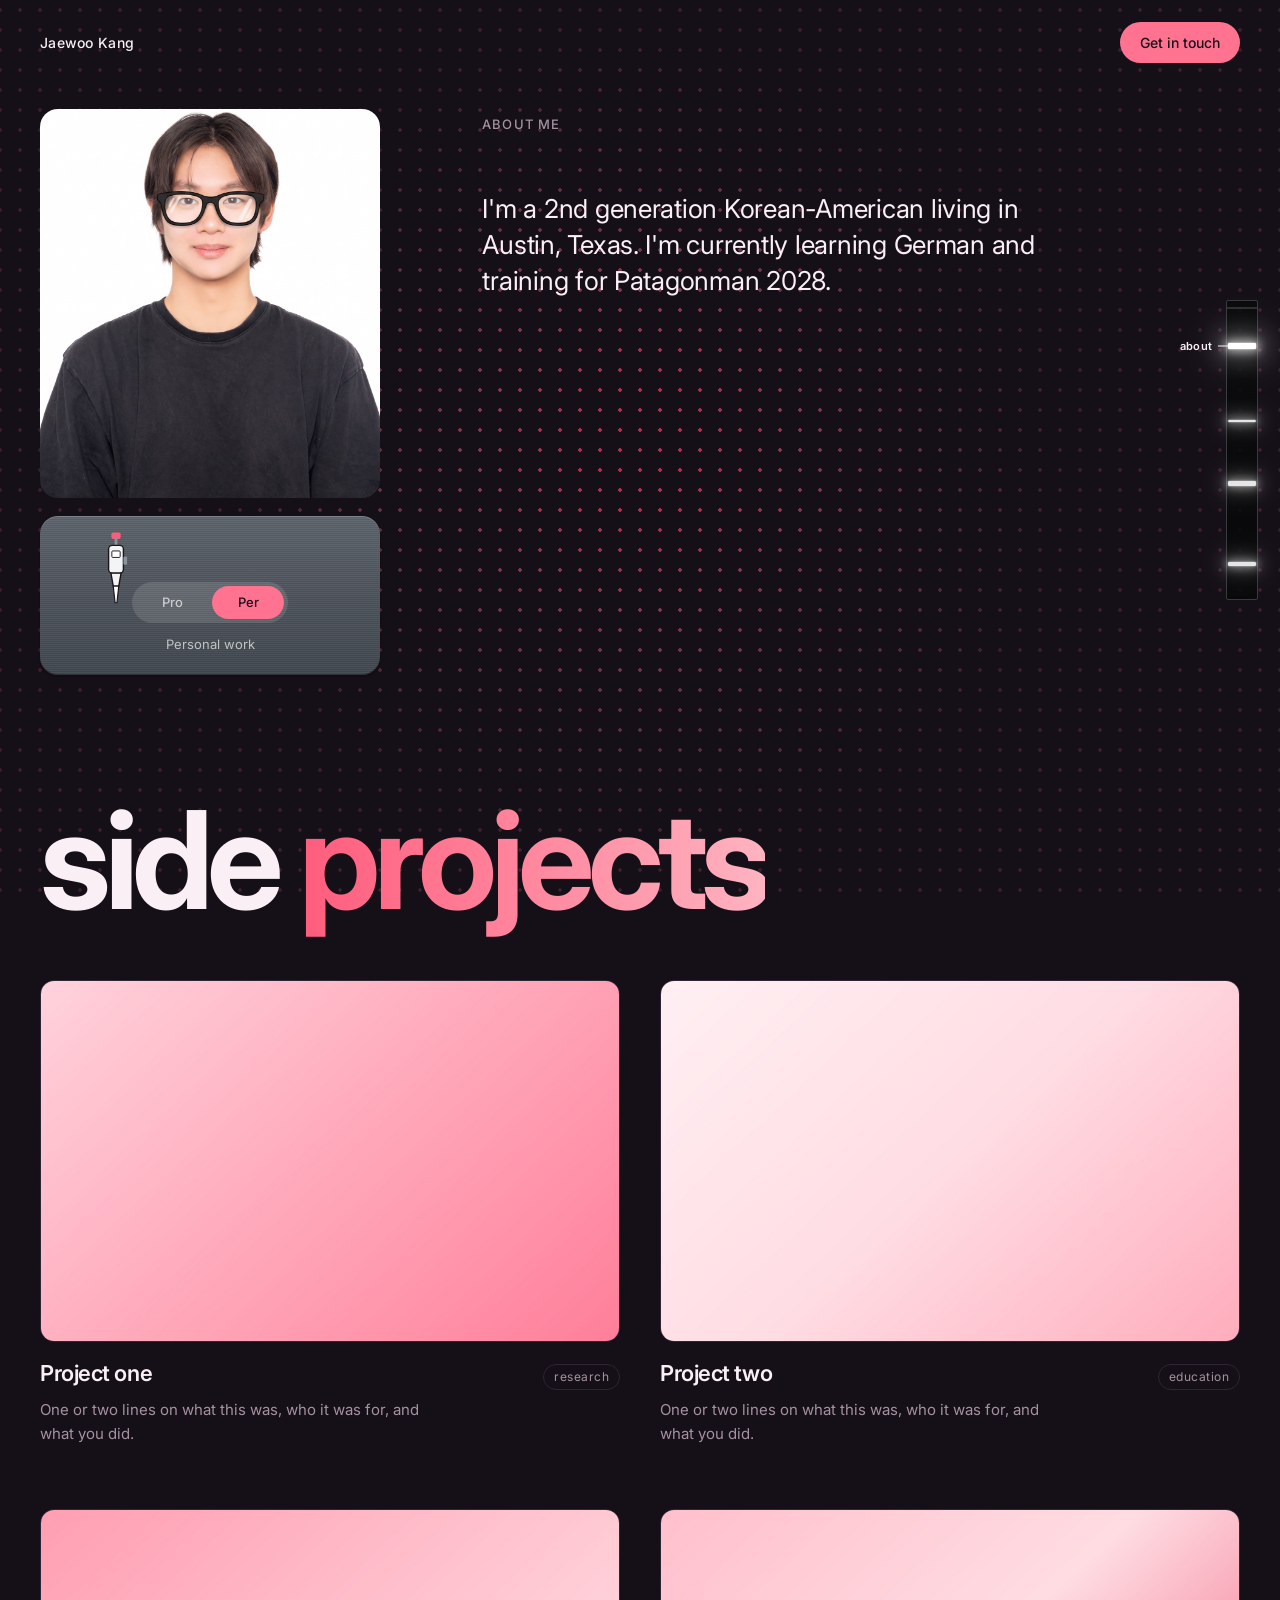
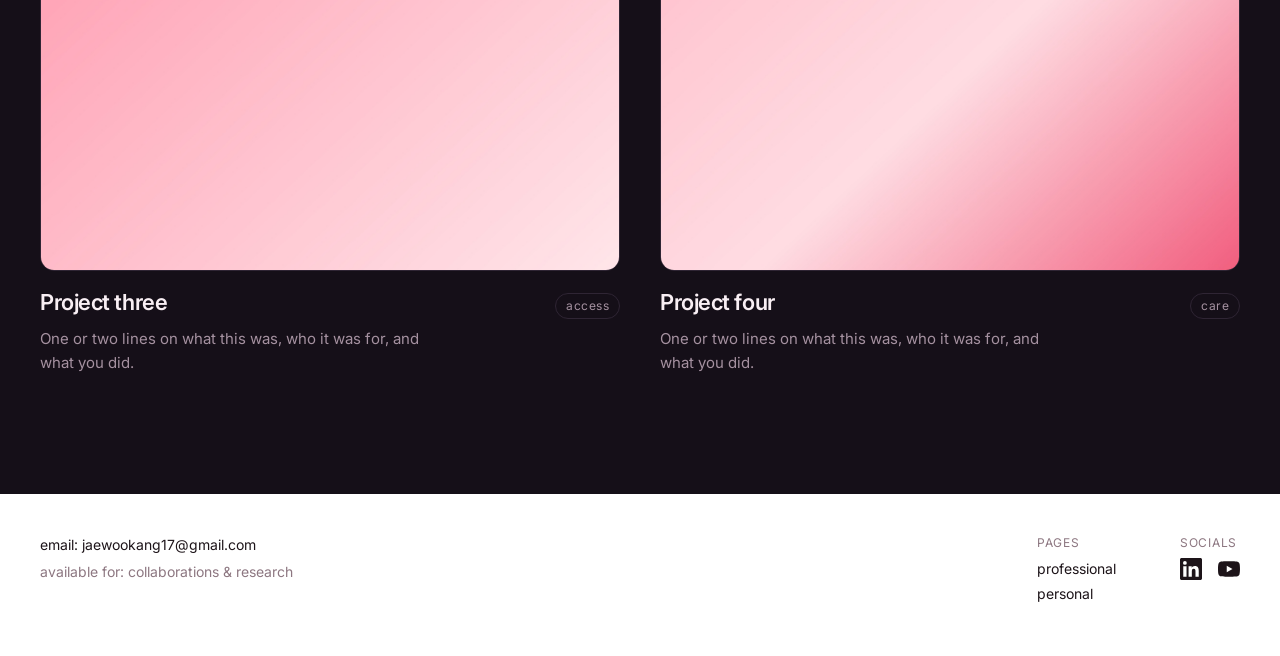
==== personal.html @ 7eb0b75a "BCH 339N on the notebooks card; tighter cursor glow Co-Authored-By: Claude Opus 5 <noreply@anthropic" ====
<!DOCTYPE html>
<html lang="en" data-mode="per">
<head>
  <meta charset="utf-8">
  <meta name="viewport" content="width=device-width, initial-scale=1">
  <title>Jaewoo Kang — Personal</title>
  <meta name="description" content="Jaewoo Kang — work across disability access and education, and end-of-life care.">
  <link rel="preconnect" href="https://fonts.googleapis.com">
  <link rel="preconnect" href="https://fonts.gstatic.com" crossorigin>
  <link href="https://fonts.googleapis.com/css2?family=Inter:wght@400;500;600;700&display=swap" rel="stylesheet">
  <link rel="stylesheet" href="style.css?v=21">
</head>
<body>
  <div class="dots" aria-hidden="true"><div class="dots__glow"></div></div>
  <div class="wrap">

    <header class="topbar">
      <a class="brand" href="index.html">Jaewoo Kang</a>
      <a class="btn" href="mailto:jaewookang17@gmail.com">Get in touch</a>
    </header>

    <main>
      <section class="hero" id="about">
        <figure class="portrait">
          <img src="assets/photo-personal.jpg?v=3" alt="Portrait of Jaewoo Kang" width="1120" height="1400">
        </figure>

        <div class="about">
          <p class="eyebrow">About me</p>
          <p class="about__text">I'm a 2nd generation Korean-American living in Austin, Texas. I'm currently learning German and training for Patagonman 2028.</p>
        </div>

        <nav class="mode" aria-label="Professional or personal">
          <!-- Micropipette: pick it up by hovering the toggle -->
          <svg class="pipette" viewBox="0 0 28 80" aria-hidden="true" focusable="false">
            <rect class="pipette__plunger" x="9" y="0" width="10" height="7" rx="2"/>
            <rect class="pipette__stem" x="12.5" y="6" width="3" height="9"/>
            <rect class="pipette__body" x="6" y="14" width="16" height="30" rx="4"/>
            <rect class="pipette__window" x="9.5" y="20" width="9" height="7" rx="1"/>
            <rect class="pipette__eject" x="22" y="26" width="4" height="9" rx="1.5"/>
            <path class="pipette__cone" d="M8.5 44L11 58h6l2.5-14z"/>
            <path class="pipette__tip" d="M11 58l2 18h2l2-18z"/>
          </svg>
          <div class="mode__pill">
            <a class="mode__btn" href="index.html?v=16">Pro</a>
            <a class="mode__btn is-active" href="personal.html?v=16" aria-current="page">Per</a>
          </div>
          <p class="mode__hint">Personal work</p>
        </nav>
      </section>

      <section class="work" id="work" aria-labelledby="work-title">
        <h2 class="work__title" id="work-title">side <em>projects</em></h2>

        <div class="work__grid">
          <a class="project reveal" href="#">
            <div class="project__media">
              <img src="assets/projects/personal-1.jpg" alt="" width="1200" height="750" loading="lazy">
            </div>
            <div class="project__meta">
              <h3 class="project__title">Project one</h3>
              <span class="project__tag">research</span>
            </div>
            <p class="project__desc">One or two lines on what this was, who it was for, and what you did.</p>
          </a>

          <a class="project reveal" href="#">
            <div class="project__media">
              <img src="assets/projects/personal-2.jpg" alt="" width="1200" height="750" loading="lazy">
            </div>
            <div class="project__meta">
              <h3 class="project__title">Project two</h3>
              <span class="project__tag">education</span>
            </div>
            <p class="project__desc">One or two lines on what this was, who it was for, and what you did.</p>
          </a>

          <a class="project reveal" href="#">
            <div class="project__media">
              <img src="assets/projects/personal-3.jpg" alt="" width="1200" height="750" loading="lazy">
            </div>
            <div class="project__meta">
              <h3 class="project__title">Project three</h3>
              <span class="project__tag">access</span>
            </div>
            <p class="project__desc">One or two lines on what this was, who it was for, and what you did.</p>
          </a>

          <a class="project reveal" href="#">
            <div class="project__media">
              <img src="assets/projects/personal-4.jpg" alt="" width="1200" height="750" loading="lazy">
            </div>
            <div class="project__meta">
              <h3 class="project__title">Project four</h3>
              <span class="project__tag">care</span>
            </div>
            <p class="project__desc">One or two lines on what this was, who it was for, and what you did.</p>
          </a>
        </div>

      </section>
    </main>


  </div>

  <footer class="footer" id="contact">
    <div class="wrap footer__inner">
      <div class="footer__contact">
        <p>email: <a href="mailto:jaewookang17@gmail.com">jaewookang17@gmail.com</a></p>
        <p class="footer__muted">available for: collaborations &amp; research</p>
      </div>
      <div>
        <p class="footer__label">pages</p>
        <ul>
          <li><a href="index.html">professional</a></li>
          <li><a href="personal.html">personal</a></li>
        </ul>
      </div>
      <div>
        <p class="footer__label">socials</p>
        <ul class="footer__icons">
          <li>
            <a href="https://www.linkedin.com/in/jaewookang" target="_blank" rel="me noopener" aria-label="LinkedIn" title="LinkedIn">
              <svg viewBox="0 0 24 24" aria-hidden="true" focusable="false"><path d="M20.447 20.452h-3.554v-5.569c0-1.328-.027-3.037-1.852-3.037-1.853 0-2.136 1.445-2.136 2.939v5.667H9.351V9h3.414v1.561h.046c.477-.9 1.637-1.85 3.37-1.85 3.601 0 4.267 2.37 4.267 5.455v6.286zM5.337 7.433a2.062 2.062 0 0 1-2.063-2.065 2.064 2.064 0 1 1 2.063 2.065zm1.782 13.019H3.555V9h3.564v11.452zM22.225 0H1.771C.792 0 0 .774 0 1.729v20.542C0 23.227.792 24 1.771 24h20.451C23.2 24 24 23.227 24 22.271V1.729C24 .774 23.2 0 22.222 0h.003z"/></svg>
            </a>
          </li>
          <li>
            <a href="https://www.youtube.com/" target="_blank" rel="me noopener" aria-label="YouTube" title="YouTube">
              <svg viewBox="0 0 24 24" aria-hidden="true" focusable="false"><path d="M23.498 6.186a3.016 3.016 0 0 0-2.122-2.136C19.505 3.545 12 3.545 12 3.545s-7.505 0-9.377.505A3.017 3.017 0 0 0 .502 6.186C0 8.07 0 12 0 12s0 3.93.502 5.814a3.016 3.016 0 0 0 2.122 2.136c1.871.505 9.376.505 9.376.505s7.505 0 9.377-.505a3.015 3.015 0 0 0 2.122-2.136C24 15.93 24 12 24 12s0-3.93-.502-5.814zM9.545 15.568V8.432L15.818 12l-6.273 3.568z"/></svg>
            </a>
          </li>
        </ul>
      </div>
    </div>
  </footer>

  <!-- DNA ladder: black lane, white bands; about / work / contact are links -->
  <nav class="gel" aria-label="Sections">
    <div class="gel__lane" aria-hidden="true"><span class="gel__front"></span></div>
    <a    class="gel__band is-marker" href="#about"   style="--p: .14;  --h: 6px"><span class="gel__label">about</span></a>
    <span class="gel__band" style="--p: .40; --h: 2px" data-bp="2,500" aria-hidden="true"></span>
    <a    class="gel__band is-marker" href="#work"    style="--p: .617; --h: 5px"><span class="gel__label">work</span></a>
    <a    class="gel__band is-marker" href="#contact" style="--p: .896; --h: 4px"><span class="gel__label">contact</span></a>
  </nav>

  <script src="script.js?v=21"></script>
</body>
</html>
---- style.css ----
/* ---------- Tokens ---------- */
:root {
  --font: "Inter", -apple-system, BlinkMacSystemFont, "Segoe UI", Roboto, Helvetica, Arial, sans-serif;

  /* Pro / day: white with red-pink */
  --bg: #ffffff;
  --fg: #1d1419;
  --muted: #8d7781;
  --surface: #fff1f4;
  --surface-2: #ffe3e9;
  --line: #f5d8df;
  --pink: #ff5c7c;
  --pink-deep: #ef3b62;
  --accent: #1d1419;
  --accent-fg: #ffffff;
  --grad: linear-gradient(135deg, #ffd0da 0%, #ff9fb3 55%, #ffe0e6 100%);
  --grad-text: linear-gradient(90deg, #ef3b62 0%, #ff8aa2 100%);

  /* dot-grid background: colour shows only through the dots; a hotspot follows the cursor */
  --dot-size: 3px;
  --dot-gap: 20px;
  --dots-base: rgba(255, 170, 190, .22);
  --dots-hot:  rgba(255, 36, 80, .72);
  --dots-mid:  rgba(255, 92, 124, .46);
  --dots-far:  rgba(255, 150, 172, .22);

  /* sterile station: brushed stainless hood the pipette and toggle sit in */
  --station: linear-gradient(180deg, #eef0f2 0%, #dfe2e6 55%, #d3d7dc 100%);
  --station-edge: rgba(255, 255, 255, .85);
  --station-shadow: rgba(0, 0, 0, .10);
  --station-fg: #1d1419;
  --station-muted: #5e6670;
  --station-pill: rgba(0, 0, 0, .07);

  /* footer is inverted: black on the light page, white on the dark one */
  --footer-bg: #1d1419;
  --footer-fg: #ffffff;
  --footer-muted: rgba(255, 255, 255, .62);
  --footer-line: rgba(255, 255, 255, .12);

  --gutter: clamp(16px, 4vw, 40px);
  --r-sm: 999px;
  --r-md: 14px;
  --r-lg: 18px;
  --ease: cubic-bezier(.2, .7, .2, 1);
}

/* Per / night: deep plum with the same pinks */
:root[data-mode="per"] {
  --bg: #150f18;
  --fg: #f9eff4;
  --muted: #a591a0;
  --surface: #211925;
  --surface-2: #2b2130;
  --line: #2f2534;
  --pink: #ff7391;
  --pink-deep: #ff5c7c;
  --accent: #ff7391;
  --accent-fg: #150f18;
  --grad: linear-gradient(135deg, #3a1f36 0%, #ff7391 100%);
  --grad-text: linear-gradient(90deg, #ff5c7c 0%, #ffb3c1 100%);
  --dots-base: rgba(255, 120, 150, .16);
  --dots-hot:  rgba(255, 60, 100, .62);
  --dots-mid:  rgba(255, 100, 132, .40);
  --dots-far:  rgba(255, 140, 165, .18);
  --station: linear-gradient(180deg, #5b626a 0%, #4a5058 55%, #40464d 100%);
  --station-edge: rgba(255, 255, 255, .18);
  --station-shadow: rgba(0, 0, 0, .35);
  --station-fg: #ffffff;
  --station-muted: rgba(255, 255, 255, .66);
  --station-pill: rgba(255, 255, 255, .12);

  --footer-bg: #ffffff;
  --footer-fg: #1d1419;
  --footer-muted: #8d7781;
  --footer-line: #f5d8df;
}

/* Cross-fade between the two pages in browsers that support it. */
@view-transition { navigation: auto; }
::view-transition-old(root),
::view-transition-new(root) { animation-duration: .35s; }

/* ---------- Base ---------- */
*, *::before, *::after { box-sizing: border-box; }

html { color-scheme: light; scroll-behavior: smooth; }
html[data-mode="per"] { color-scheme: dark; }

body {
  margin: 0;
  font-family: var(--font);
  font-size: 16px;
  line-height: 1.5;
  color: var(--fg);
  background: var(--bg);
  -webkit-font-smoothing: antialiased;
  transition: background-color .35s var(--ease), color .35s var(--ease);
}

/* Dot grid: a fixed layer masked to a grid of small circles. Everything painted
   inside it (the faint base + the glow that follows the cursor) shows only through the dots. */
.dots {
  position: fixed;
  inset: 0;
  z-index: -1;
  overflow: hidden;
  pointer-events: none;
  background: var(--dots-base);
  -webkit-mask-image: radial-gradient(circle, #000 calc(var(--dot-size) / 2), transparent calc(var(--dot-size) / 2 + .6px));
          mask-image: radial-gradient(circle, #000 calc(var(--dot-size) / 2), transparent calc(var(--dot-size) / 2 + .6px));
  -webkit-mask-size: var(--dot-gap) var(--dot-gap);
          mask-size: var(--dot-gap) var(--dot-gap);
  -webkit-mask-position: center;
          mask-position: center;
}
.dots__glow {
  position: absolute;
  top: 0;
  left: 0;
  width: 100vmax;
  height: 100vmax;
  margin: -50vmax 0 0 -50vmax;   /* centre the glow on its transform origin */
  border-radius: 50%;
  background: radial-gradient(circle,
    var(--dots-hot) 0%,
    var(--dots-hot) 6%,
    var(--dots-mid) 16%,
    var(--dots-far) 30%,
    transparent 46%);
  transform: translate3d(50vw, 50vh, 0);   /* centred until the cursor moves */
  will-change: transform;
}

a { color: inherit; text-decoration: none; }
img { display: block; max-width: 100%; }
::selection { background: var(--pink); color: #fff; }

.wrap {
  width: min(1200px, 100% - 2 * var(--gutter));
  margin-inline: auto;
}

/* ---------- Top bar ---------- */
.topbar {
  display: flex;
  align-items: center;
  justify-content: space-between;
  padding-block: 22px;
}

.brand {
  font-size: 14px;
  font-weight: 500;
  letter-spacing: .02em;
}

.btn {
  display: inline-flex;
  align-items: center;
  gap: 8px;
  padding: 10px 20px;
  font-size: 14px;
  font-weight: 500;
  background: var(--accent);
  color: var(--accent-fg);
  border-radius: var(--r-sm);
  transition: background-color .25s var(--ease), color .25s var(--ease), transform .2s var(--ease), box-shadow .25s var(--ease);
}
.btn:hover {
  background: var(--pink-deep);
  color: #fff;
  box-shadow: 0 8px 24px -8px var(--pink-deep);
}
.btn:active { transform: translateY(1px); }

/* ---------- Hero ---------- */
.hero {
  display: grid;
  grid-template-columns: minmax(240px, 340px) 1fr;
  grid-template-areas:
    "photo about"
    "mode  about";
  column-gap: clamp(32px, 8vw, 150px);
  row-gap: 18px;
  align-items: start;
  padding-block: 24px 120px;
  scroll-margin-top: 24px;
}

.portrait {
  grid-area: photo;
  margin: 0;
  aspect-ratio: 7 / 8;
  background: var(--grad);
  overflow: hidden;
  border-radius: var(--r-lg);
}
.portrait img {
  width: 100%;
  height: 100%;
  object-fit: cover;
}

.about {
  grid-area: about;
  padding-top: 6px;
  max-width: 60ch;
}
.eyebrow {
  margin: 0 0 56px;
  font-size: 13px;
  font-weight: 500;
  letter-spacing: .08em;
  text-transform: uppercase;
  color: var(--muted);
}
.about__text {
  margin: 0;
  font-size: clamp(20px, 2.2vw, 26px);
  line-height: 1.4;
  letter-spacing: -.01em;
  text-wrap: pretty;
}

/* ---------- Sterile station: Pro / Per toggle ---------- */
/* A rounded brushed-steel hood under the portrait (separated by the hero row-gap, so the
   two never share an edge). The pipette rests in it; the hand picks it up here. */
.mode {
  grid-area: mode;
  position: relative;
  padding: 66px 22px 20px;   /* top room for the resting pipette */
  text-align: center;
  background:
    repeating-linear-gradient(180deg, rgba(255, 255, 255, .05) 0 1px, rgba(0, 0, 0, .03) 1px 2px),  /* brushed grain */
    var(--station);
  color: var(--station-fg);
  border-radius: 18px;
  box-shadow:
    inset 0 1px 0 var(--station-edge),
    inset 0 -1px 0 var(--station-shadow),
    0 1px 2px var(--station-shadow);
}
/* Inside the hood the cursor is a hand: you're holding the pipette. */
.mode, .mode * { cursor: grab; }
.mode:active, .mode:active * { cursor: grabbing; }

.mode__pill {
  display: inline-flex;
  gap: 4px;
  padding: 4px;
  background: var(--station-pill);
  border-radius: var(--r-sm);
}
.mode__btn {
  display: inline-flex;
  align-items: center;
  justify-content: center;
  min-width: 72px;
  padding: 7px 16px;
  font-size: 13px;
  font-weight: 500;
  color: var(--station-muted);
  border-radius: var(--r-sm);
  transition: background-color .25s var(--ease), color .25s var(--ease);
}
/* Hover follows the hand normally; while the pipette is held it follows the tip instead. */
.mode:not(.is-holding) .mode__btn:hover,
.mode__btn.is-hot { color: var(--station-fg); }
.mode__btn.is-active {
  background: #1d1419;
  color: #ffffff;
}
:root[data-mode="per"] .mode__btn.is-active {
  background: var(--pink);
  color: #150f18;
}
.mode__hint {
  margin: 12px 0 0;
  font-size: 13px;
  color: var(--station-muted);
}

/* Micropipette. Rests beside the pill; held by the hand cursor inside the hood. */
.pipette {
  position: absolute;
  top: 0;
  left: 0;
  z-index: 2;
  width: 26px;
  height: 74px;
  overflow: visible;
  pointer-events: none;
  color: #1d1419;
  transition: transform .5s var(--ease);
}
.pipette.is-following { transition: none; }
.pipette__plunger { fill: var(--pink-deep); }
.pipette__stem    { fill: #8a939e; }
.pipette__body, .pipette__cone {
  fill: #f3f4f6;
  stroke: currentColor;
  stroke-width: 1.5;
  stroke-linejoin: round;
}
.pipette__window { fill: #ffffff; stroke: currentColor; stroke-width: 1; }
.pipette__eject  { fill: #8a939e; }
.pipette__tip {
  fill: #ffffff;
  stroke: currentColor;
  stroke-width: 1.25;
  stroke-linejoin: round;
}

/* ---------- Selected work ---------- */
.work { padding-bottom: 120px; scroll-margin-top: 40px; }

.work__title {
  margin: 0 0 56px;
  font-size: clamp(56px, 11vw, 136px);
  font-weight: 700;
  line-height: .95;
  letter-spacing: -.045em;
}
.work__title em {
  font-style: normal;
  background: var(--grad-text);
  -webkit-background-clip: text;
  background-clip: text;
  color: transparent;
}

.work__grid {
  display: grid;
  grid-template-columns: 1fr 1fr;
  gap: 64px 40px;
}

.project { display: block; }

.project__media {
  position: relative;
  aspect-ratio: 16 / 10;
  overflow: hidden;
  border: 1px solid var(--line);   /* keeps light thumbnails from blending into the page */
  border-radius: var(--r-md);
  background: var(--surface-2);
}
.project__media img {
  width: 100%;
  height: 100%;
  object-fit: cover;
  transition: transform .8s var(--ease), opacity .5s var(--ease);
}
.project:hover .project__media img { transform: scale(1.03); }

/* Optional second image: fades in over the first on hover (behind-the-scenes shot) */
.project__media-alt {
  position: absolute;
  inset: 0;
  opacity: 0;
}
.project__bts {
  position: absolute;
  left: 12px;
  bottom: 12px;
  padding: 4px 10px;
  font-size: 11px;
  letter-spacing: .04em;
  color: #fff;
  background: rgba(0, 0, 0, .55);
  border-radius: var(--r-sm);
  opacity: 0;
  transform: translateY(4px);
  transition: opacity .3s var(--ease), transform .3s var(--ease);
}
.project:hover .project__media-alt,
.project:focus-visible .project__media-alt { opacity: 1; }
.project:hover .project__bts,
.project:focus-visible .project__bts { opacity: 1; transform: none; }

.project__meta {
  display: flex;
  align-items: baseline;
  justify-content: space-between;
  gap: 16px;
  margin-top: 18px;
}
.project__title {
  margin: 0;
  font-size: 22px;
  font-weight: 600;
  letter-spacing: -.02em;
  line-height: 1.25;
  transition: color .25s var(--ease);
}
.project:hover .project__title { color: var(--pink-deep); }

.project__tag {
  flex: none;
  font-size: 12px;
  letter-spacing: .04em;
  color: var(--muted);
  padding: 3px 10px;
  border: 1px solid var(--line);
  border-radius: var(--r-sm);
  background: var(--bg);
}

.project__desc {
  margin: 8px 0 0;
  font-size: 15px;
  line-height: 1.55;
  color: var(--muted);
  max-width: 46ch;
}

/* A card that bundles several repos: chips instead of one card-wide link */
.project__links {
  display: flex;
  flex-wrap: wrap;
  gap: 8px;
  margin: 14px 0 0;
  padding: 0;
  list-style: none;
}
.project__links a {
  display: inline-flex;
  align-items: center;
  gap: 6px;
  padding: 5px 12px;
  font-size: 13px;
  font-weight: 500;
  border: 1px solid var(--line);
  border-radius: var(--r-sm);
  background: var(--bg);
  transition: color .2s var(--ease), border-color .2s var(--ease);
}
.project__links a:hover { color: var(--pink-deep); border-color: var(--pink); }

.work__more {
  display: inline-flex;
  align-items: center;
  gap: 10px;
  margin-top: 72px;
  font-size: clamp(22px, 3vw, 30px);
  font-weight: 600;
  letter-spacing: -.02em;
  transition: color .25s var(--ease);
}
.work__more .arrow { transition: transform .3s var(--ease); }
.work__more:hover { color: var(--pink-deep); }
.work__more:hover .arrow { transform: translateX(6px); }

/* Fade + rise on scroll (only when JS is running) */
.js .reveal {
  opacity: 0;
  transform: translateY(18px);
  transition: opacity .7s var(--ease), transform .7s var(--ease);
}
.js .reveal.is-visible { opacity: 1; transform: none; }

/* ---------- Gel-electrophoresis scroll nav ---------- */
/* A DNA ladder on the right edge: black lane, four white bands of varying thickness with a
   bloomy glow, spaced like a real ladder (not evenly). Three bands are the about / work /
   contact links. The dye front tracks scroll. */
.gel {
  position: fixed;
  right: 22px;
  top: 50%;
  z-index: 10;
  width: 32px;
  height: 300px;
  transform: translateY(-50%);
  --lane-line: #262626;
}
:root[data-mode="per"] .gel { --lane-line: #3a3a3e; }
.gel[hidden] { display: none; }

.gel__lane {
  position: absolute;
  inset: 0;
  border-radius: 2px;
  background: rgba(8, 8, 8, .82);
  border: 1px solid var(--lane-line);
}
.gel__front {
  position: absolute;
  left: 0;
  right: 0;
  top: 6px;
  height: 2px;
  background: #fff;
  opacity: .15;
  transition: top .12s linear;
}

/* Bands: --p is the position down the lane (0 = top, 1 = bottom), --h the thickness.
   Solid white rectangles with no edge of their own; the glow feathers straight off them. */
.gel__band {
  position: absolute;
  left: 2px;
  right: 2px;
  top: calc(6px + var(--p) * (100% - 12px));
  height: var(--h, 3px);
  margin-top: calc(var(--h, 3px) / -2);
  border: 0;
  border-radius: 1px;
  background: rgba(255, 255, 255, .9);
  box-shadow:
    0 0 2px rgba(255, 255, 255, .8),
    0 0 8px 2px rgba(255, 255, 255, .45),
    0 0 18px 5px rgba(255, 255, 255, .2),
    0 0 34px 10px rgba(255, 255, 255, .08);
  pointer-events: none;
  transition: box-shadow .3s var(--ease);
}

/* The three marker bands are links */
.gel__band.is-marker { pointer-events: auto; }
.gel__band.is-marker:hover,
.gel__band.is-marker:focus-visible,
.gel__band.is-marker.is-active {
  background: #fff;
  box-shadow:
    0 0 2px #fff,
    0 0 10px 3px rgba(255, 255, 255, .6),
    0 0 24px 8px rgba(255, 255, 255, .3),
    0 0 48px 14px rgba(255, 255, 255, .12);
}
.gel__band.is-marker:focus-visible { outline: 2px solid var(--fg); outline-offset: 4px; }

/* Labels sit to the left of the lane with a short tick line, like the bp column.
   bp values show when hovering the ladder; section names on hover / focus / active. */
.gel__band[data-bp]::after,
.gel__label {
  position: absolute;
  right: 100%;
  top: 50%;
  transform: translateY(-50%);
  padding-right: 16px;
  white-space: nowrap;
  line-height: 1;
  pointer-events: none;
  opacity: 0;
  background: linear-gradient(currentColor, currentColor) right center / 10px 1px no-repeat;
  transition: opacity .2s var(--ease);
}
.gel__band[data-bp]::after {
  content: attr(data-bp);
  font-size: 10px;
  letter-spacing: .02em;
  color: var(--muted);
}
.gel__label {
  font-size: 11px;
  font-weight: 600;
  letter-spacing: .02em;
  color: var(--fg);
}
.gel:hover .gel__band[data-bp]::after,
.gel:hover .gel__label,
.gel__band:focus-visible .gel__label,
.gel__band.is-active .gel__label { opacity: 1; }

/* ---------- Footer ---------- */
.footer {
  background: var(--footer-bg);
  color: var(--footer-fg);
  scroll-margin-top: 40px;
  transition: background-color .35s var(--ease), color .35s var(--ease);
}
.footer__inner {
  display: grid;
  grid-template-columns: 1fr auto auto;
  gap: 32px 64px;
  padding-block: 40px 48px;
  font-size: 14px;
}
.footer p { margin: 0 0 6px; }
.footer__label {
  margin: 0 0 8px;
  font-size: 12px;
  letter-spacing: .06em;
  text-transform: uppercase;
  color: var(--footer-muted);
}
.footer ul { list-style: none; margin: 0; padding: 0; }
.footer li { margin-bottom: 4px; }
.footer a:hover { color: var(--pink); }
.footer__muted { color: var(--footer-muted); }

.footer__icons { display: flex; gap: 16px; }
.footer__icons li { margin: 0; }
.footer__icons a {
  display: inline-flex;
  width: 22px;
  height: 22px;
  color: var(--footer-fg);
  transition: color .2s var(--ease), transform .2s var(--ease);
}
.footer__icons a:hover { color: var(--pink); transform: translateY(-1px); }
.footer__icons svg { width: 100%; height: 100%; fill: currentColor; }

/* ---------- Responsive ---------- */
@media (max-width: 900px), (max-height: 460px) {
  .gel { display: none; }
}

@media (max-width: 720px) {
  .hero {
    grid-template-columns: 1fr;
    grid-template-areas:
      "photo"
      "mode"
      "about";
    row-gap: 18px;
    padding-bottom: 72px;
  }
  .portrait { max-width: 320px; }
  .mode { max-width: 320px; }
  .eyebrow { margin-bottom: 20px; }
  .about { padding-top: 28px; }

  .work { padding-bottom: 72px; }
  .work__title { margin-bottom: 32px; }
  .work__grid { grid-template-columns: 1fr; gap: 40px; }
  .work__more { margin-top: 48px; }

  .footer__inner { grid-template-columns: 1fr 1fr; }
  .footer__contact { grid-column: 1 / -1; }
}

@media (prefers-reduced-motion: reduce) {
  html { scroll-behavior: auto; }
  *, *::before, *::after { transition: none !important; animation: none !important; }
  .js .reveal { opacity: 1; transform: none; }
  @view-transition { navigation: none; }
}
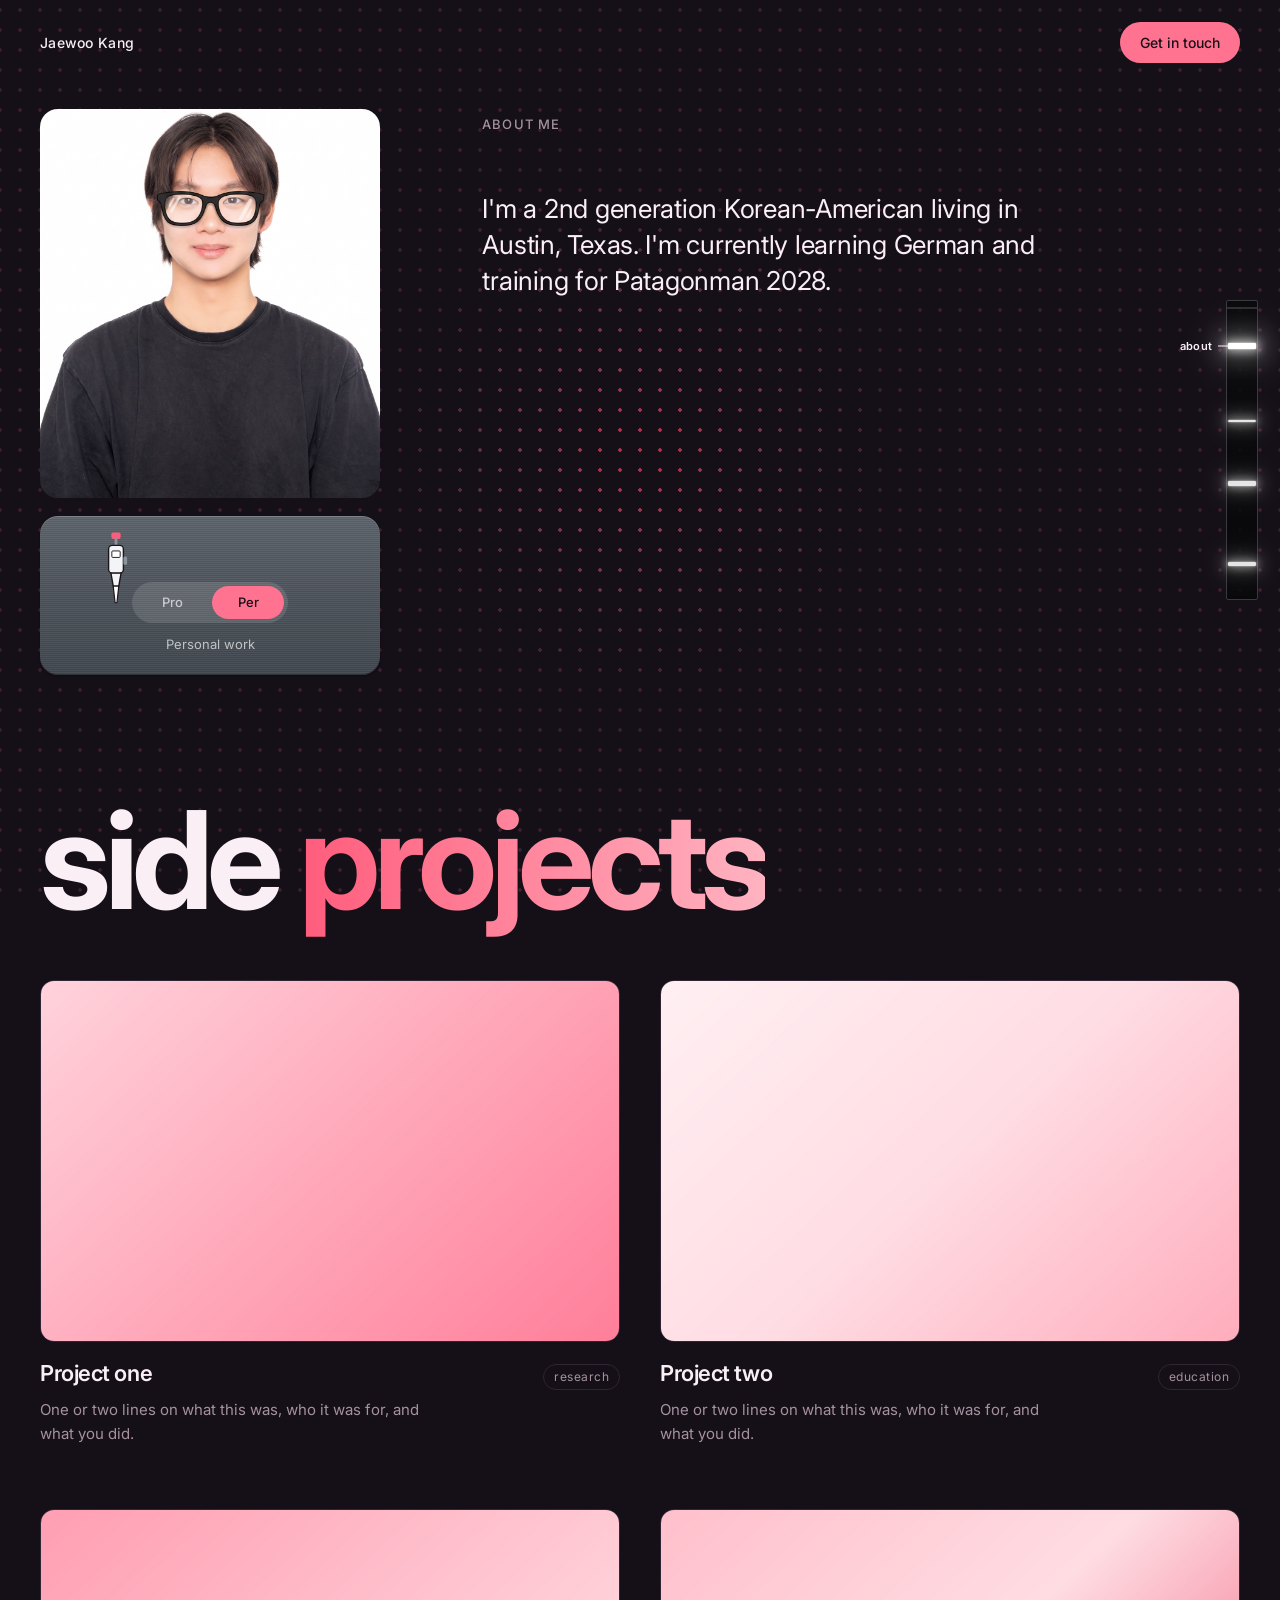
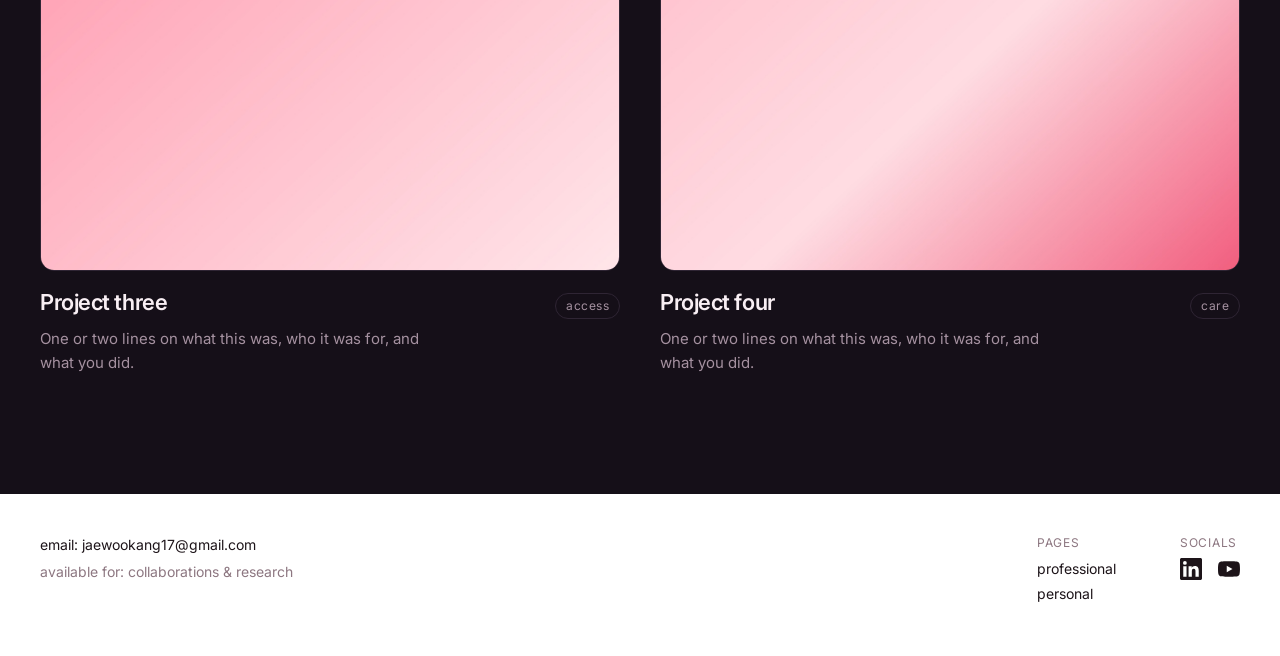
==== commit c0bb5b6b: "Cursor glow: 60vmax Co-Authored-By: Claude Opus 5 <noreply@anthropic.com>" ====
--- a/personal.html
+++ b/personal.html
@@ -8,7 +8,7 @@
   <link rel="preconnect" href="https://fonts.googleapis.com">
   <link rel="preconnect" href="https://fonts.gstatic.com" crossorigin>
   <link href="https://fonts.googleapis.com/css2?family=Inter:wght@400;500;600;700&display=swap" rel="stylesheet">
-  <link rel="stylesheet" href="style.css?v=21">
+  <link rel="stylesheet" href="style.css?v=22">
 </head>
 <body>
   <div class="dots" aria-hidden="true"><div class="dots__glow"></div></div>
@@ -144,6 +144,6 @@
     <a    class="gel__band is-marker" href="#contact" style="--p: .896; --h: 4px"><span class="gel__label">contact</span></a>
   </nav>
 
-  <script src="script.js?v=21"></script>
+  <script src="script.js?v=22"></script>
 </body>
 </html>
--- a/style.css
+++ b/style.css
@@ -118,9 +118,9 @@
   position: absolute;
   top: 0;
   left: 0;
-  width: 100vmax;
-  height: 100vmax;
-  margin: -50vmax 0 0 -50vmax;   /* centre the glow on its transform origin */
+  width: 60vmax;
+  height: 60vmax;
+  margin: -30vmax 0 0 -30vmax;   /* centre the glow on its transform origin */
   border-radius: 50%;
   background: radial-gradient(circle,
     var(--dots-hot) 0%,
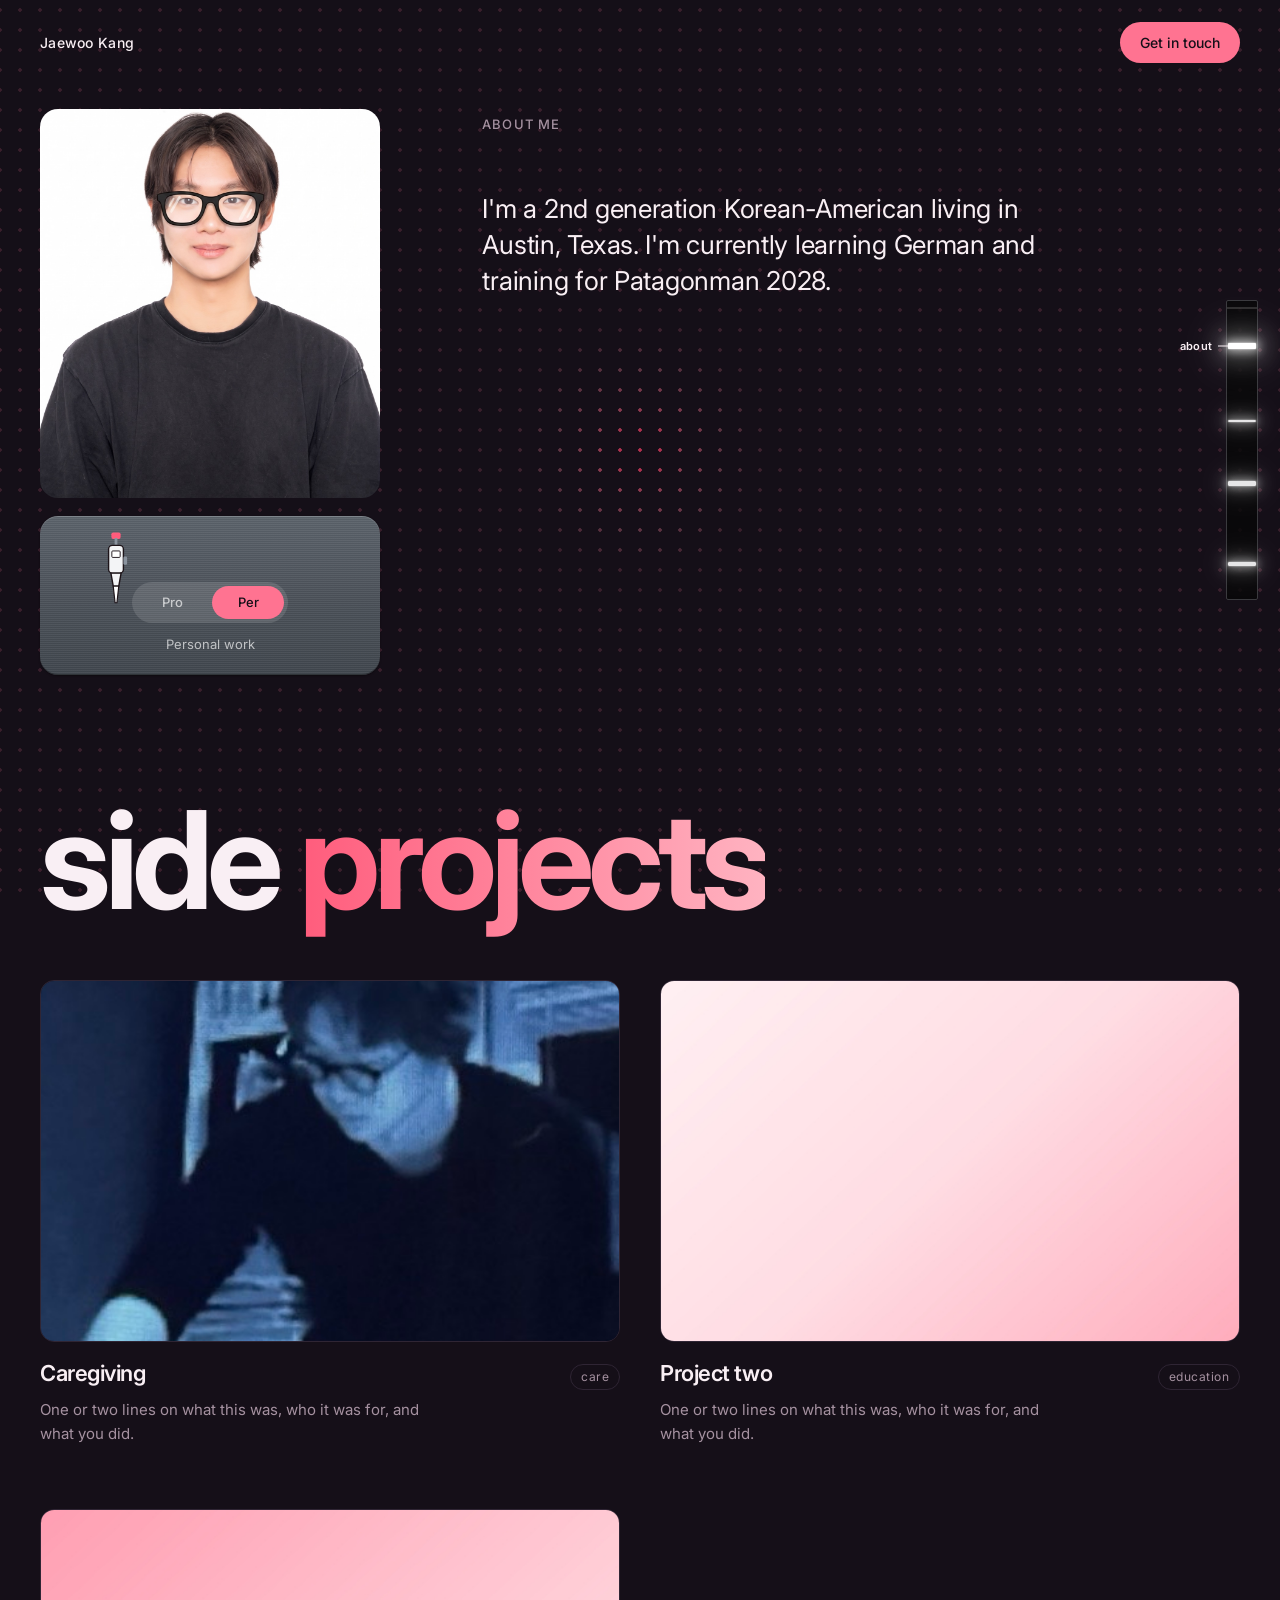
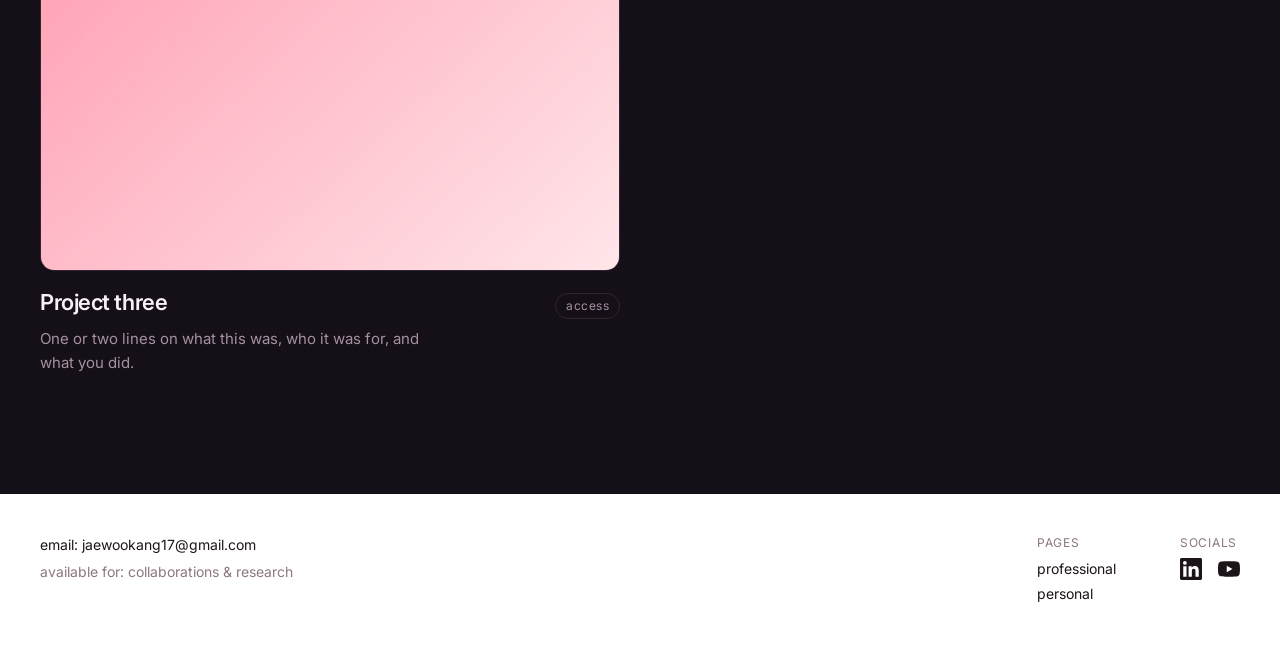
==== commit 96950b61: "Three cards per page; caregiving thumbnail; YouTube link; 30vmax glow Co-Authored-By: Claude Opus 5 " ====
--- a/personal.html
+++ b/personal.html
@@ -8,7 +8,7 @@
   <link rel="preconnect" href="https://fonts.googleapis.com">
   <link rel="preconnect" href="https://fonts.gstatic.com" crossorigin>
   <link href="https://fonts.googleapis.com/css2?family=Inter:wght@400;500;600;700&display=swap" rel="stylesheet">
-  <link rel="stylesheet" href="style.css?v=22">
+  <link rel="stylesheet" href="style.css?v=23">
 </head>
 <body>
   <div class="dots" aria-hidden="true"><div class="dots__glow"></div></div>
@@ -55,11 +55,11 @@
         <div class="work__grid">
           <a class="project reveal" href="#">
             <div class="project__media">
-              <img src="assets/projects/personal-1.jpg" alt="" width="1200" height="750" loading="lazy">
+              <img src="assets/projects/personal-1.jpg?v=2" alt="Grainy security-camera still of Jaewoo in glasses, leaning over a desk" width="438" height="274" loading="lazy">
             </div>
             <div class="project__meta">
-              <h3 class="project__title">Project one</h3>
-              <span class="project__tag">research</span>
+              <h3 class="project__title">Caregiving</h3>
+              <span class="project__tag">care</span>
             </div>
             <p class="project__desc">One or two lines on what this was, who it was for, and what you did.</p>
           </a>
@@ -82,17 +82,6 @@
             <div class="project__meta">
               <h3 class="project__title">Project three</h3>
               <span class="project__tag">access</span>
-            </div>
-            <p class="project__desc">One or two lines on what this was, who it was for, and what you did.</p>
-          </a>
-
-          <a class="project reveal" href="#">
-            <div class="project__media">
-              <img src="assets/projects/personal-4.jpg" alt="" width="1200" height="750" loading="lazy">
-            </div>
-            <div class="project__meta">
-              <h3 class="project__title">Project four</h3>
-              <span class="project__tag">care</span>
             </div>
             <p class="project__desc">One or two lines on what this was, who it was for, and what you did.</p>
           </a>
@@ -126,7 +115,7 @@
             </a>
           </li>
           <li>
-            <a href="https://www.youtube.com/" target="_blank" rel="me noopener" aria-label="YouTube" title="YouTube">
+            <a href="https://www.youtube.com/@jaewookng" target="_blank" rel="me noopener" aria-label="YouTube" title="YouTube">
               <svg viewBox="0 0 24 24" aria-hidden="true" focusable="false"><path d="M23.498 6.186a3.016 3.016 0 0 0-2.122-2.136C19.505 3.545 12 3.545 12 3.545s-7.505 0-9.377.505A3.017 3.017 0 0 0 .502 6.186C0 8.07 0 12 0 12s0 3.93.502 5.814a3.016 3.016 0 0 0 2.122 2.136c1.871.505 9.376.505 9.376.505s7.505 0 9.377-.505a3.015 3.015 0 0 0 2.122-2.136C24 15.93 24 12 24 12s0-3.93-.502-5.814zM9.545 15.568V8.432L15.818 12l-6.273 3.568z"/></svg>
             </a>
           </li>
@@ -144,6 +133,6 @@
     <a    class="gel__band is-marker" href="#contact" style="--p: .896; --h: 4px"><span class="gel__label">contact</span></a>
   </nav>
 
-  <script src="script.js?v=22"></script>
+  <script src="script.js?v=23"></script>
 </body>
 </html>
--- a/style.css
+++ b/style.css
@@ -118,9 +118,9 @@
   position: absolute;
   top: 0;
   left: 0;
-  width: 60vmax;
-  height: 60vmax;
-  margin: -30vmax 0 0 -30vmax;   /* centre the glow on its transform origin */
+  width: 30vmax;
+  height: 30vmax;
+  margin: -15vmax 0 0 -15vmax;   /* centre the glow on its transform origin */
   border-radius: 50%;
   background: radial-gradient(circle,
     var(--dots-hot) 0%,
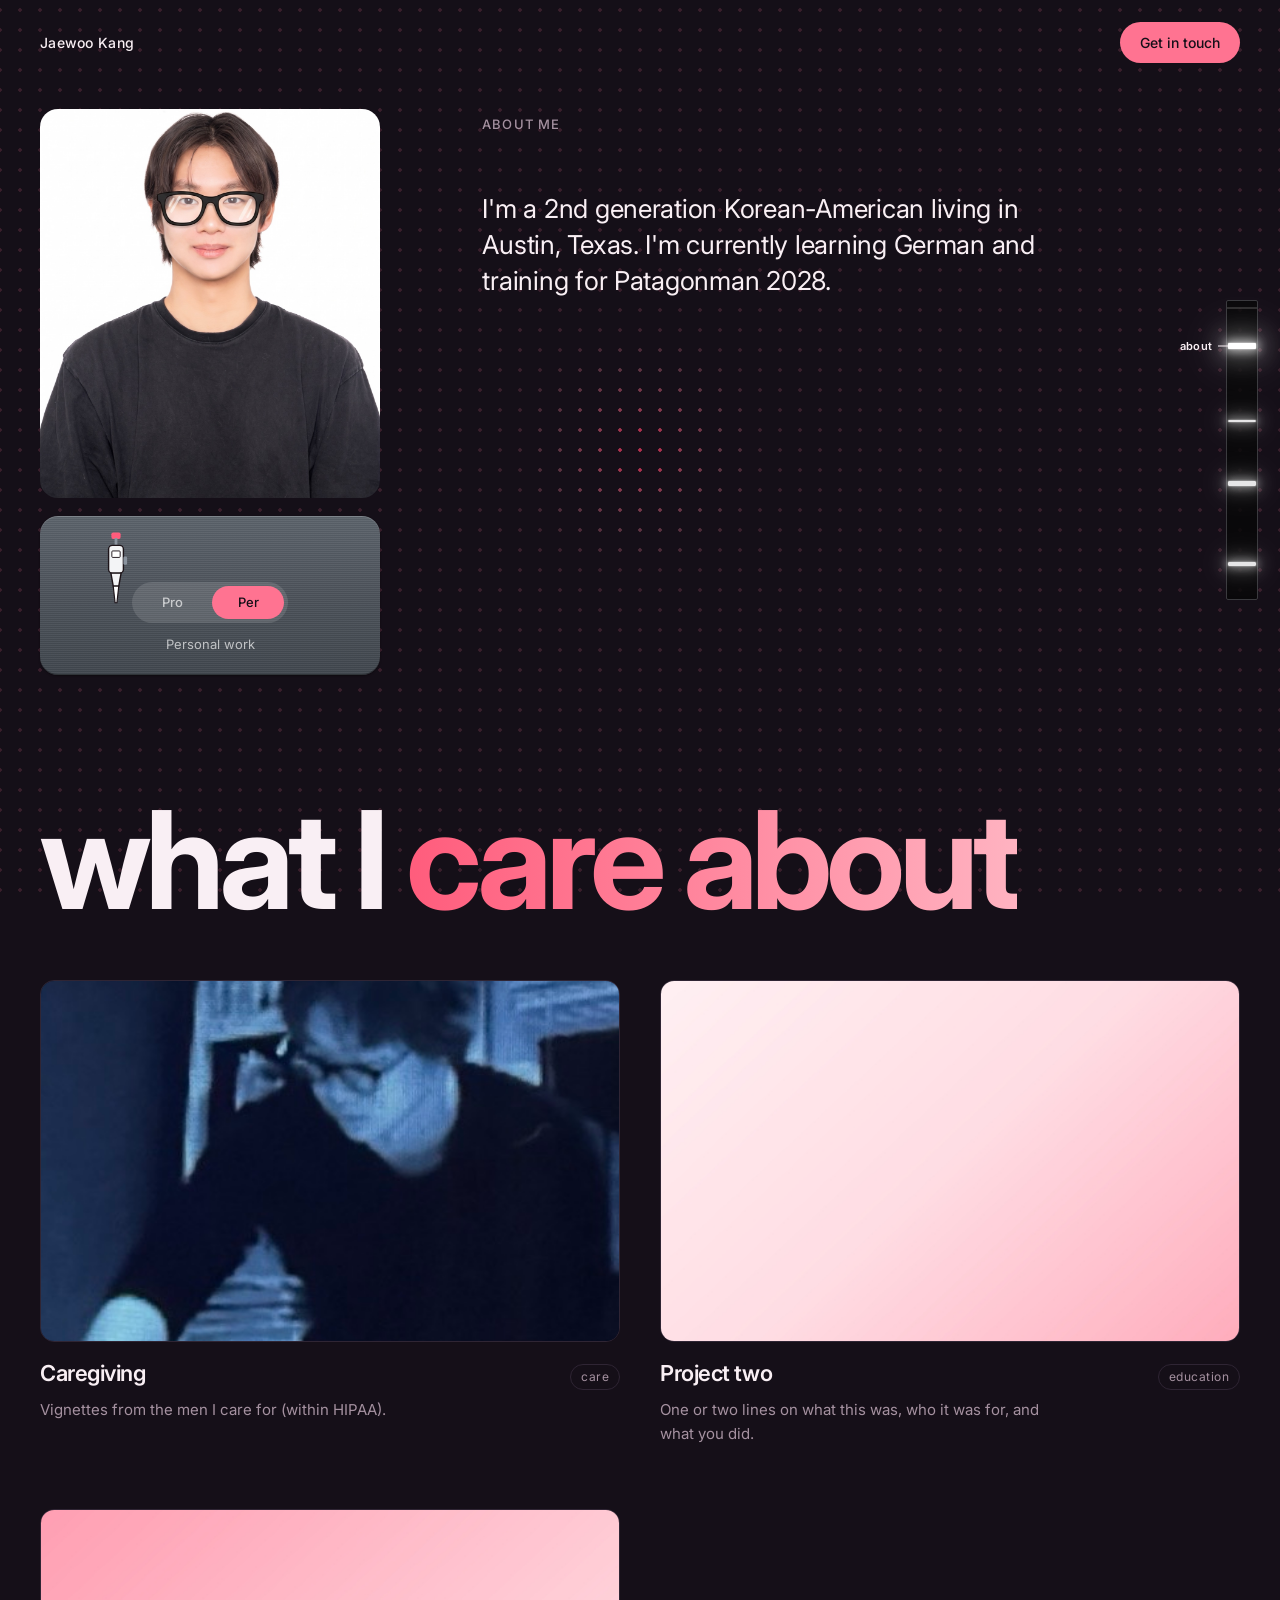
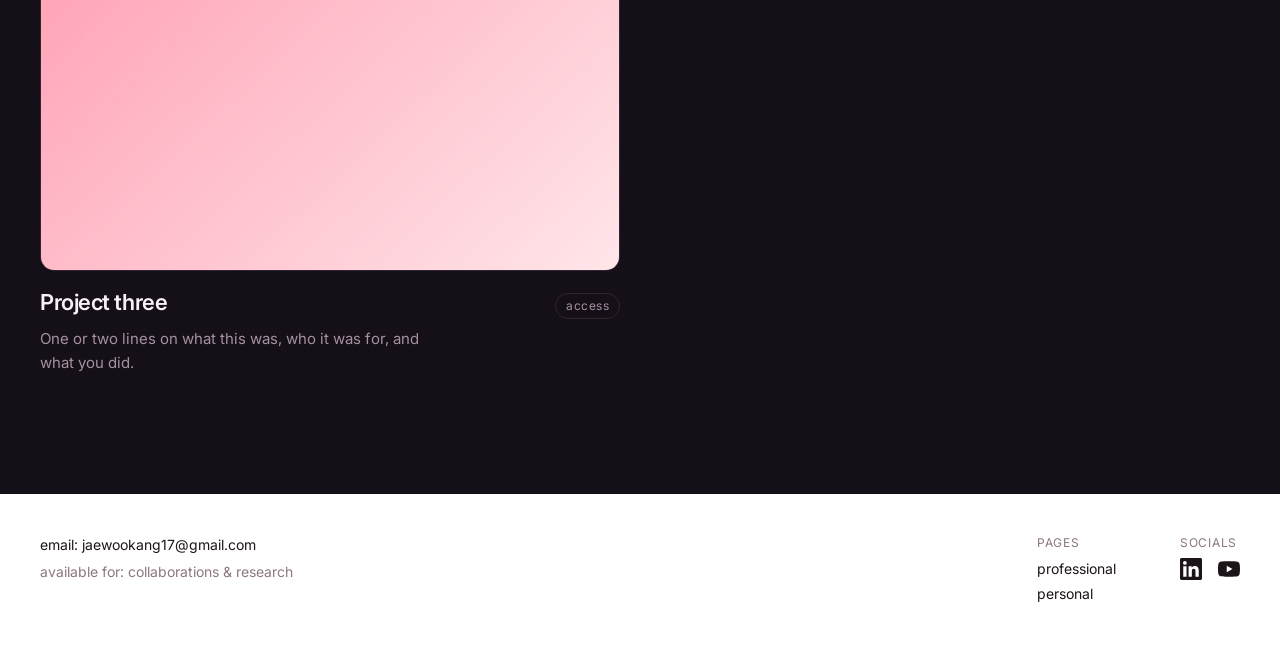
==== commit 2b8f484f: "Personal page: 'what I care about' heading; caregiving description Co-Authored-By: Claude Opus 5.5 <" ====
--- a/personal.html
+++ b/personal.html
@@ -50,7 +50,7 @@
       </section>
 
       <section class="work" id="work" aria-labelledby="work-title">
-        <h2 class="work__title" id="work-title">side <em>projects</em></h2>
+        <h2 class="work__title" id="work-title">what I <em>care about</em></h2>
 
         <div class="work__grid">
           <a class="project reveal" href="#">
@@ -61,7 +61,7 @@
               <h3 class="project__title">Caregiving</h3>
               <span class="project__tag">care</span>
             </div>
-            <p class="project__desc">One or two lines on what this was, who it was for, and what you did.</p>
+            <p class="project__desc">Vignettes from the men I care for (within HIPAA).</p>
           </a>
 
           <a class="project reveal" href="#">
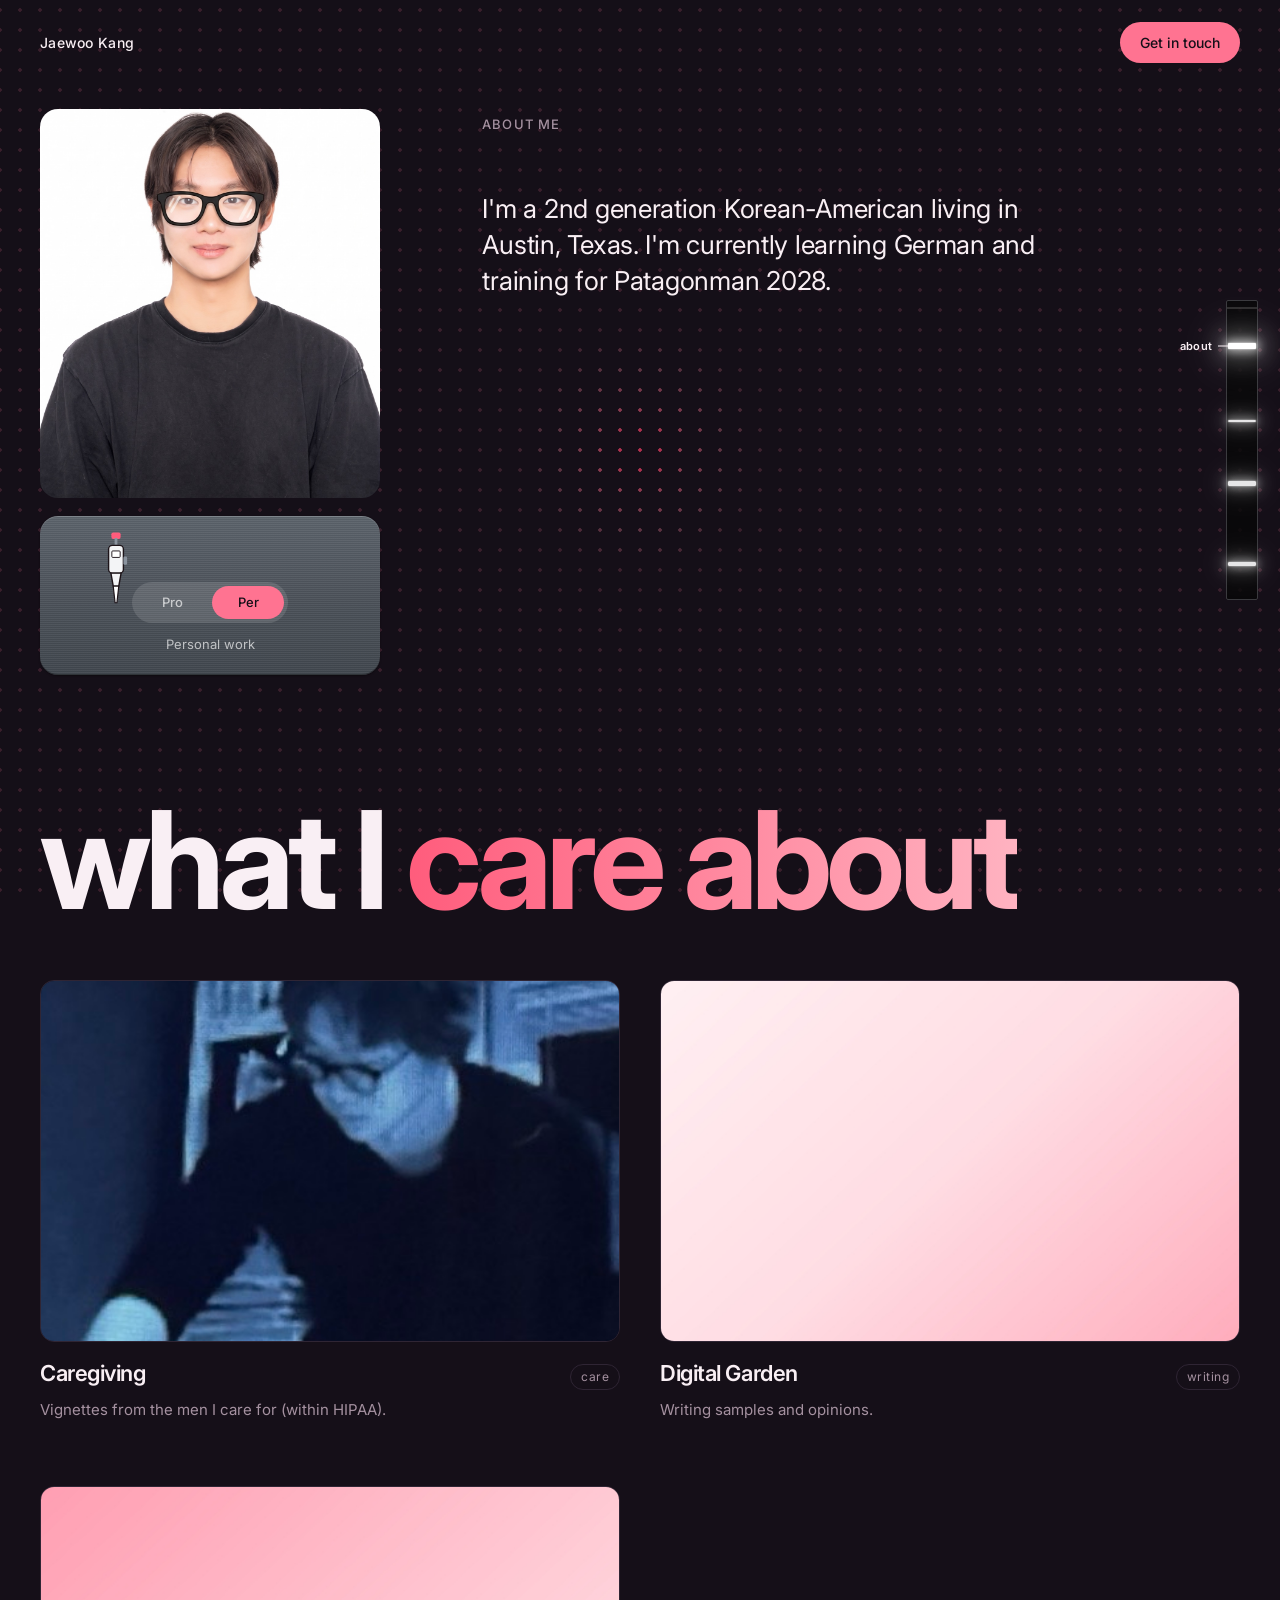
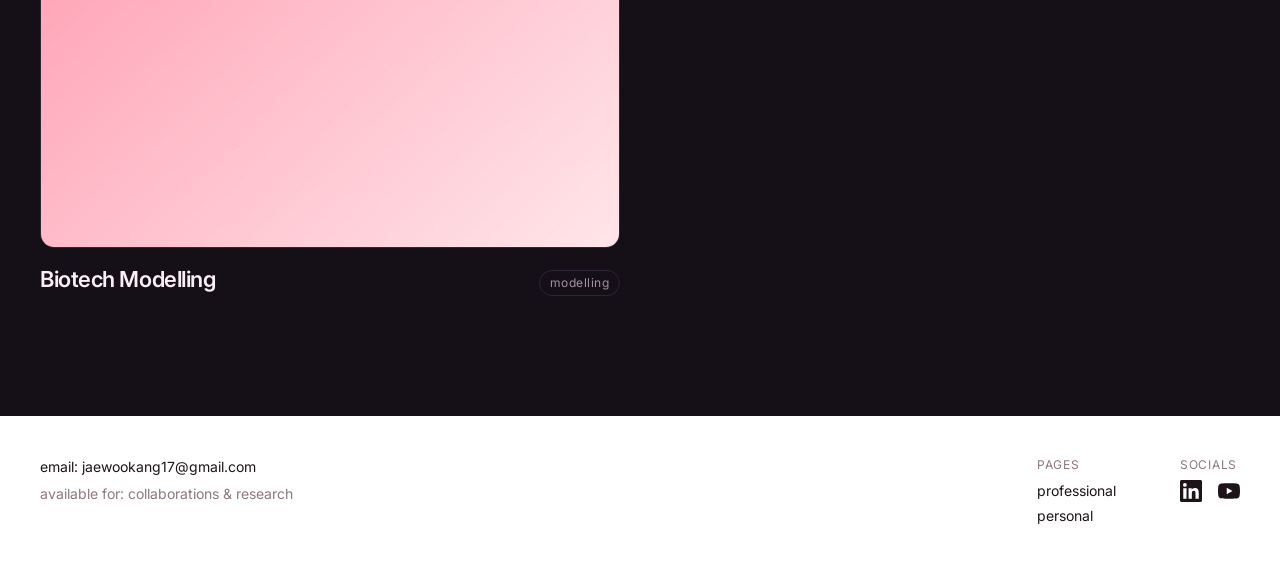
==== commit 39bbe5f4: "Personal cards: Digital Garden and Biotech Modelling placeholders Co-Authored-By: Claude Opus 5.5 <n" ====
--- a/personal.html
+++ b/personal.html
@@ -69,10 +69,10 @@
               <img src="assets/projects/personal-2.jpg" alt="" width="1200" height="750" loading="lazy">
             </div>
             <div class="project__meta">
-              <h3 class="project__title">Project two</h3>
-              <span class="project__tag">education</span>
+              <h3 class="project__title">Digital Garden</h3>
+              <span class="project__tag">writing</span>
             </div>
-            <p class="project__desc">One or two lines on what this was, who it was for, and what you did.</p>
+            <p class="project__desc">Writing samples and opinions.</p>
           </a>
 
           <a class="project reveal" href="#">
@@ -80,10 +80,9 @@
               <img src="assets/projects/personal-3.jpg" alt="" width="1200" height="750" loading="lazy">
             </div>
             <div class="project__meta">
-              <h3 class="project__title">Project three</h3>
-              <span class="project__tag">access</span>
+              <h3 class="project__title">Biotech Modelling</h3>
+              <span class="project__tag">modelling</span>
             </div>
-            <p class="project__desc">One or two lines on what this was, who it was for, and what you did.</p>
           </a>
         </div>
 
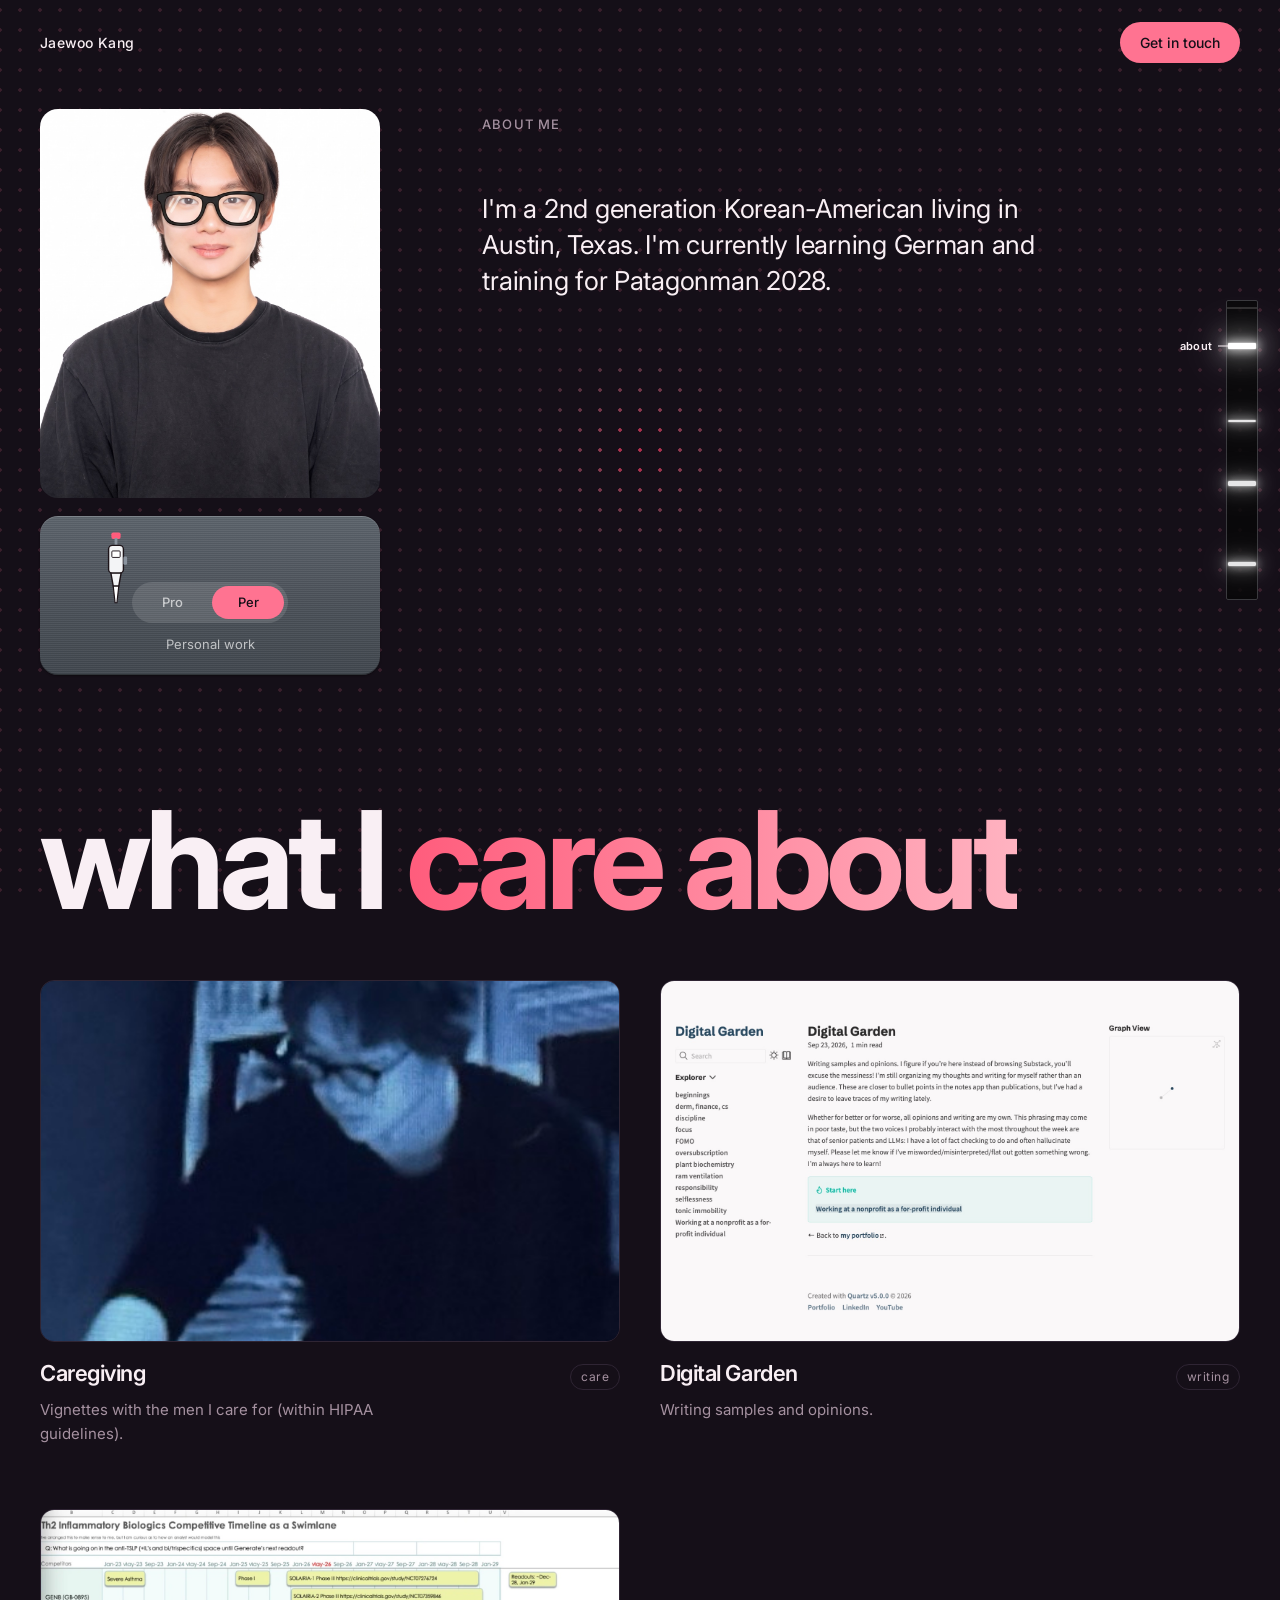
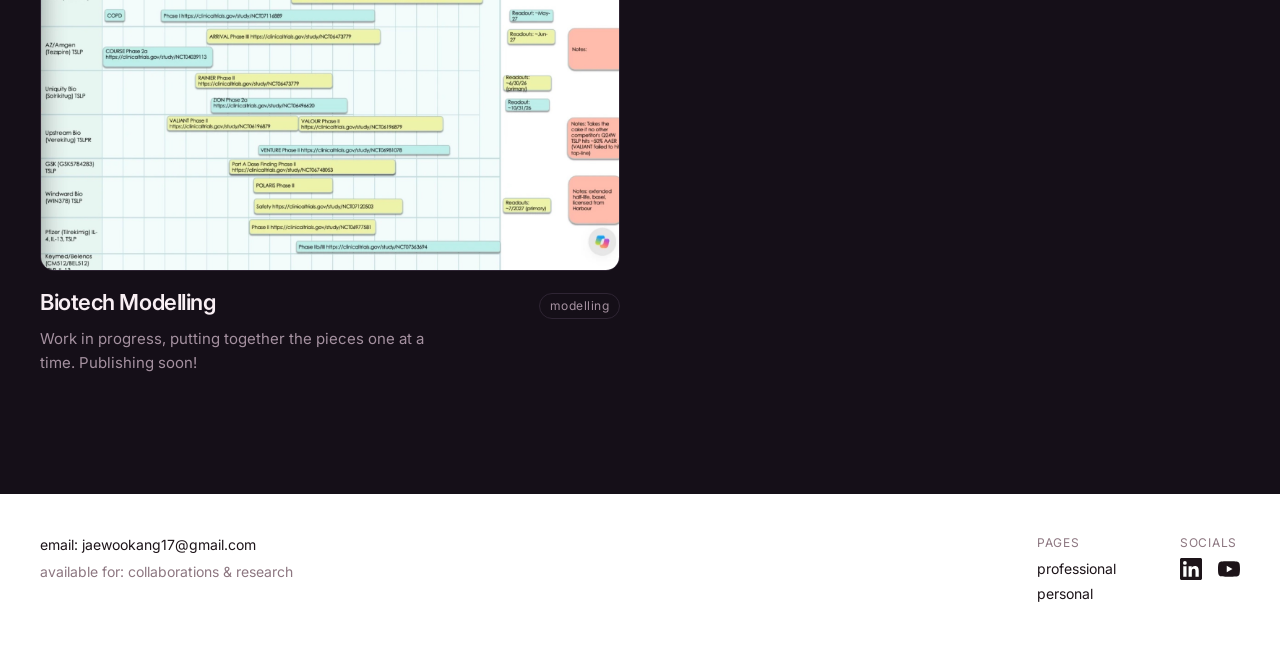
==== commit db6df2b5: "Personal cards: garden and biotech thumbnails, updated descriptions Co-Authored-By: Claude Opus 5.5 " ====
--- a/personal.html
+++ b/personal.html
@@ -61,12 +61,12 @@
               <h3 class="project__title">Caregiving</h3>
               <span class="project__tag">care</span>
             </div>
-            <p class="project__desc">Vignettes from the men I care for (within HIPAA).</p>
+            <p class="project__desc">Vignettes with the men I care for (within HIPAA guidelines).</p>
           </a>
 
-          <a class="project reveal" href="#">
+          <a class="project reveal" href="https://jaewookng.github.io/garden/">
             <div class="project__media">
-              <img src="assets/projects/personal-2.jpg" alt="" width="1200" height="750" loading="lazy">
+              <img src="assets/projects/personal-2.jpg?v=2" alt="Home page of the Digital Garden: an intro, a Start here link, and the list of notes" width="1600" height="1000" loading="lazy">
             </div>
             <div class="project__meta">
               <h3 class="project__title">Digital Garden</h3>
@@ -77,12 +77,13 @@
 
           <a class="project reveal" href="#">
             <div class="project__media">
-              <img src="assets/projects/personal-3.jpg" alt="" width="1200" height="750" loading="lazy">
+              <img src="assets/projects/personal-3.jpg?v=2" alt="Spreadsheet swimlane of the Th2 inflammatory biologics competitive timeline" width="1600" height="1000" loading="lazy">
             </div>
             <div class="project__meta">
               <h3 class="project__title">Biotech Modelling</h3>
               <span class="project__tag">modelling</span>
             </div>
+            <p class="project__desc">Work in progress, putting together the pieces one at a time. Publishing soon!</p>
           </a>
         </div>
 
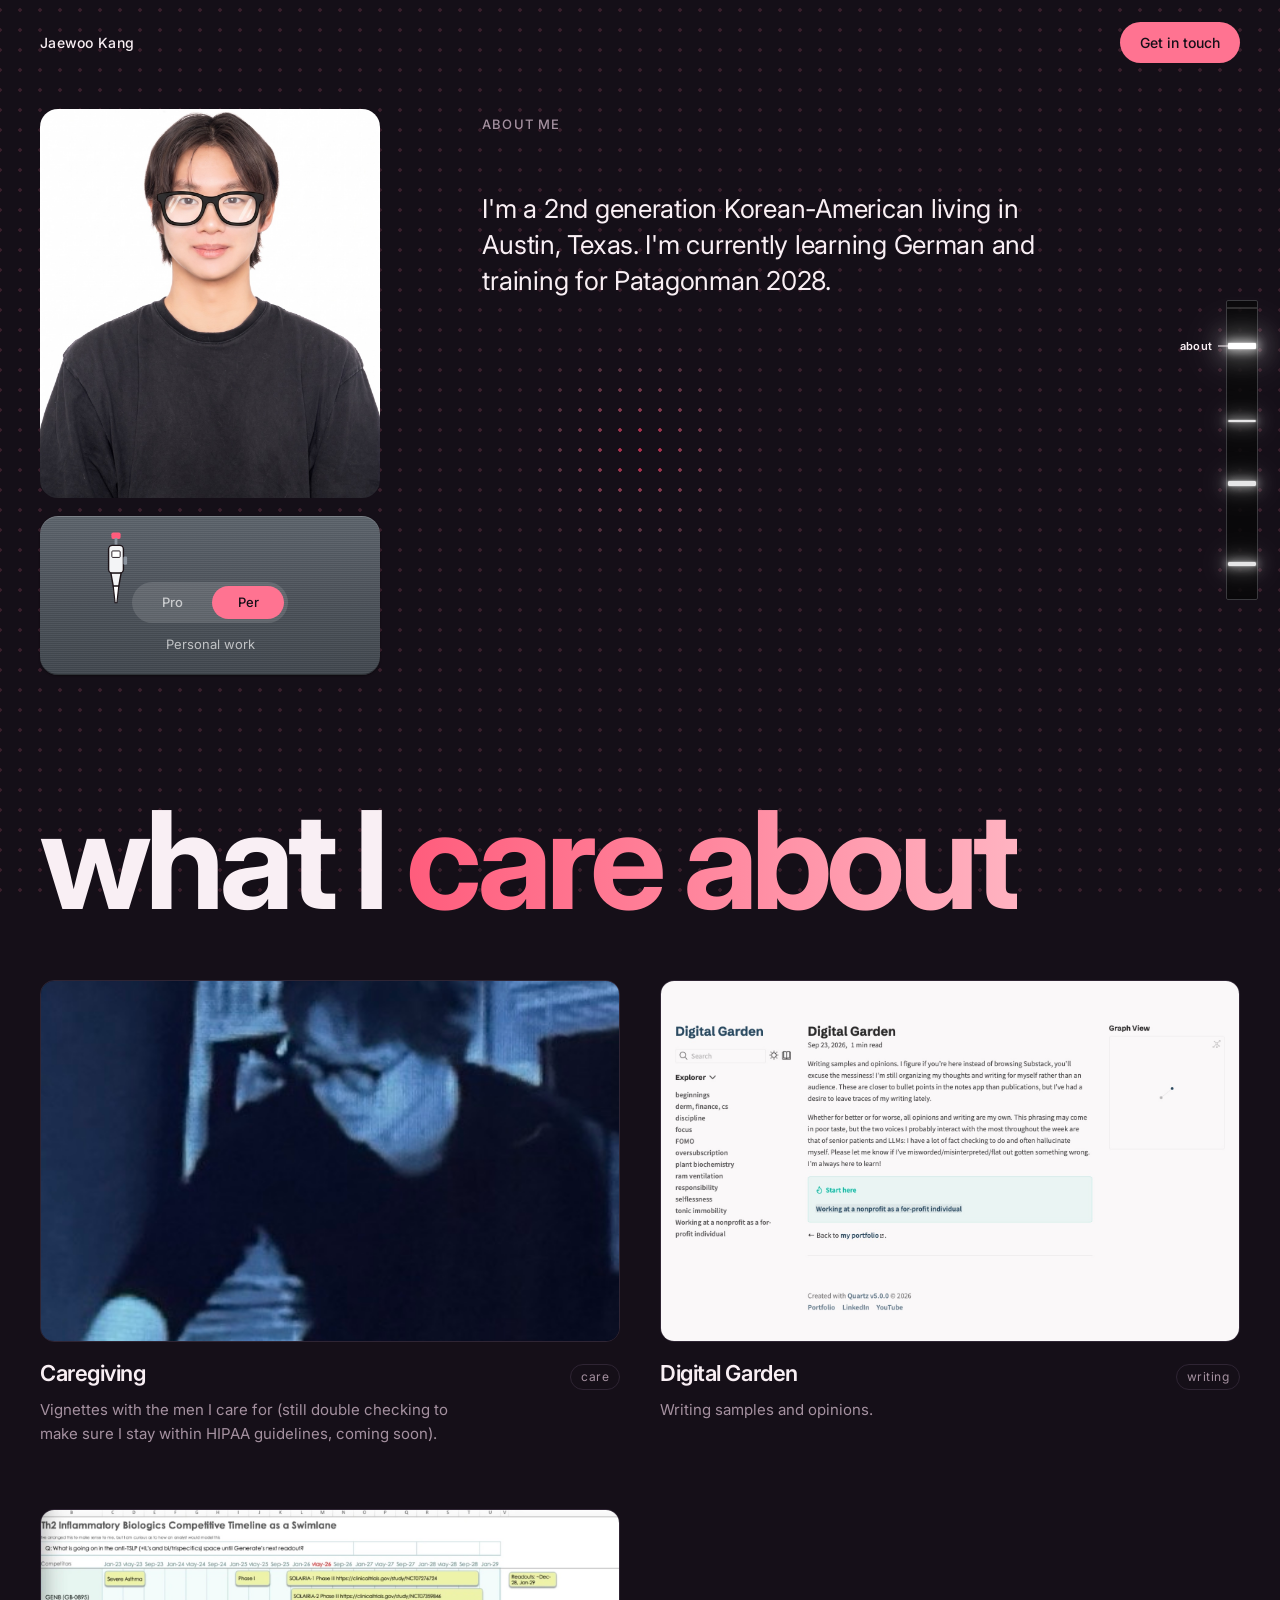
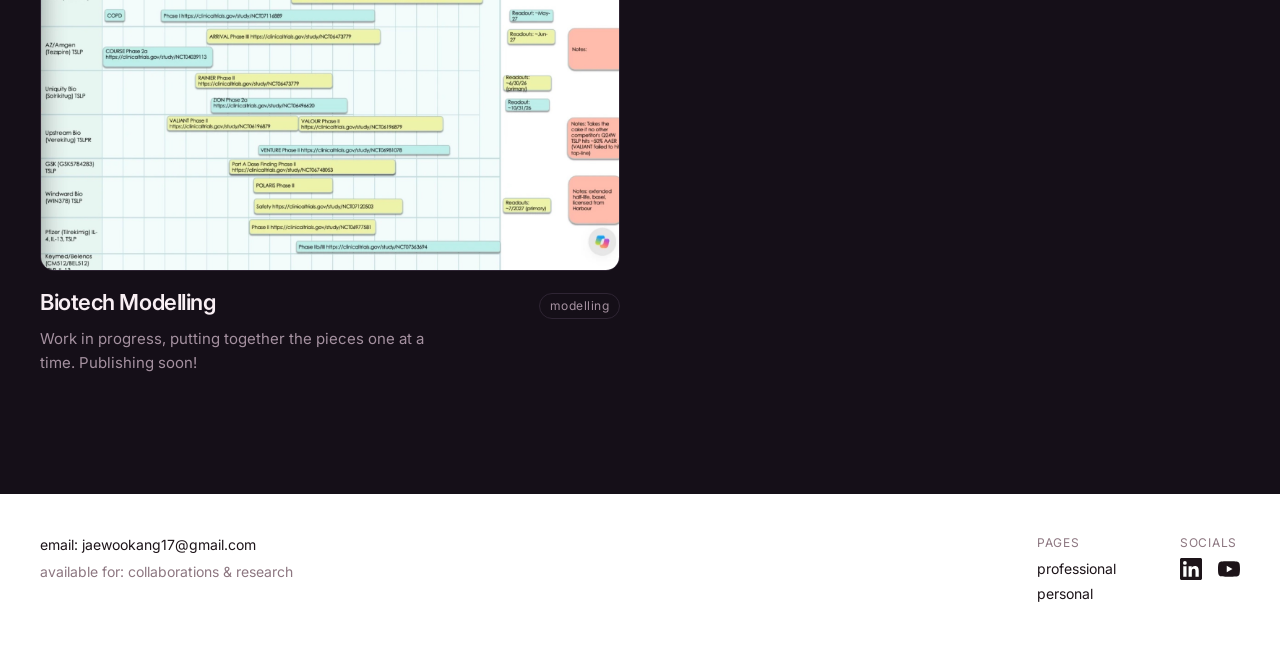
==== commit debc7465: "Caregiving card: coming-soon note Co-Authored-By: Claude Opus 5.5 <noreply@anthropic.com>" ====
--- a/personal.html
+++ b/personal.html
@@ -61,7 +61,7 @@
               <h3 class="project__title">Caregiving</h3>
               <span class="project__tag">care</span>
             </div>
-            <p class="project__desc">Vignettes with the men I care for (within HIPAA guidelines).</p>
+            <p class="project__desc">Vignettes with the men I care for (still double checking to make sure I stay within HIPAA guidelines, coming soon).</p>
           </a>
 
           <a class="project reveal" href="https://jaewookng.github.io/garden/">
